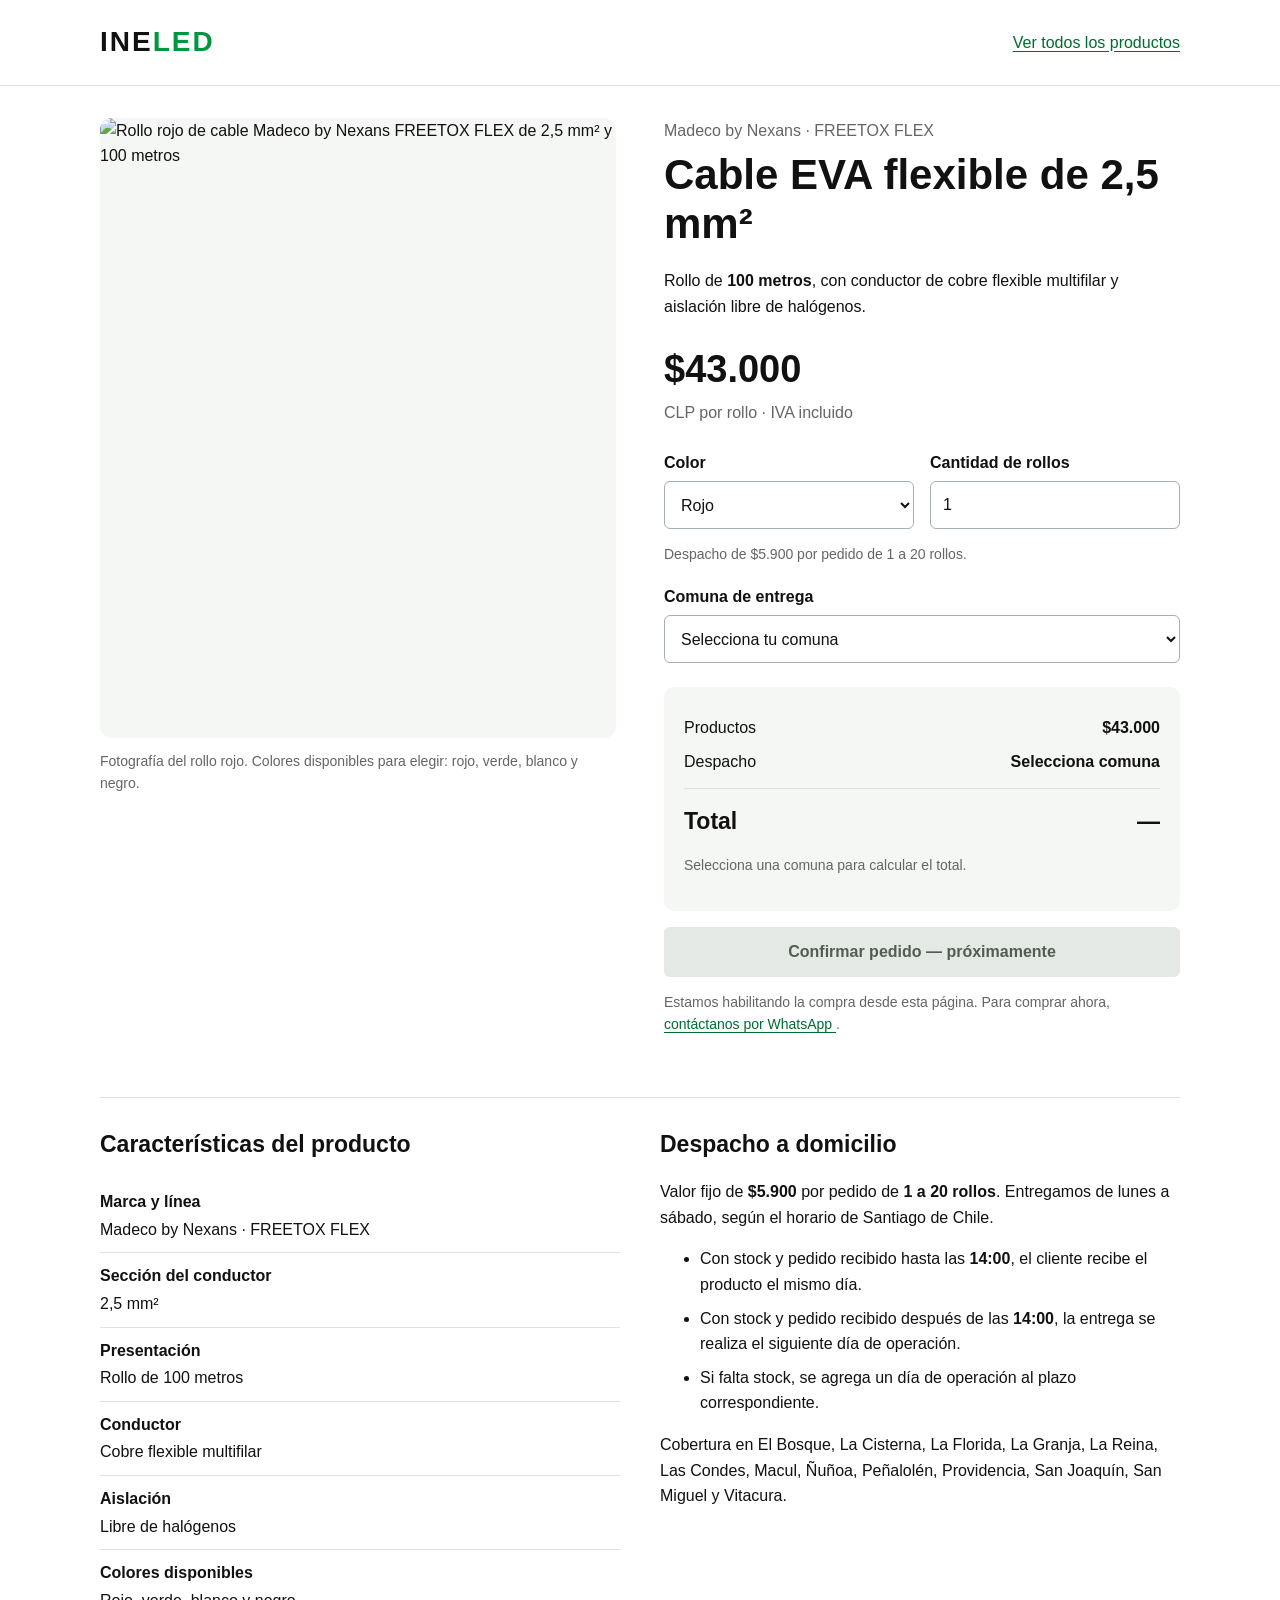
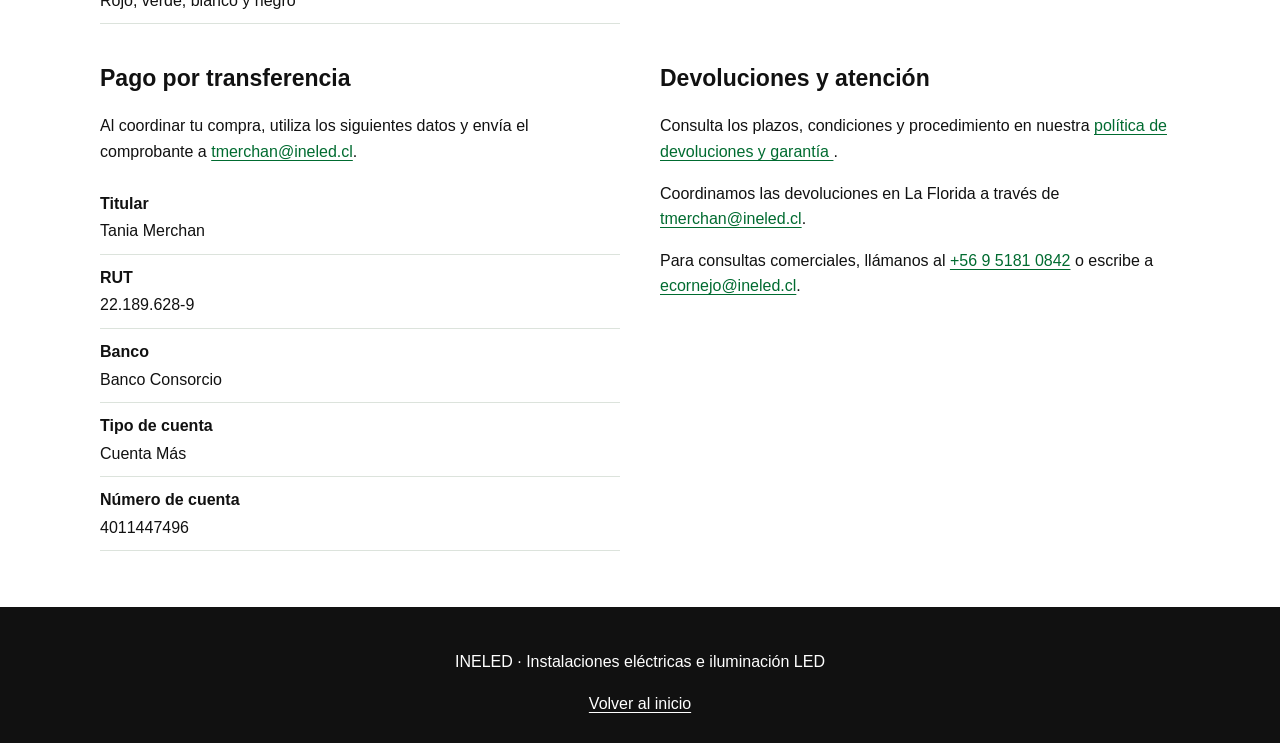
==== cable-eva-2-5mm-100m.html @ b0a1410d "Add HTML structure for cable product page This file contains the HTML structure for the product page" ====
<!doctype html>
<html lang="es-CL">
<head>
  <meta charset="utf-8">
  <meta name="viewport" content="width=device-width, initial-scale=1">

  <title>Cable EVA flexible 2,5 mm² · 100 m | INELED</title>

  <meta name="description"
    content="Cable Madeco by Nexans FREETOX FLEX de 2,5 mm², rollo de 100 metros. $43.000 IVA incluido. Despacho a 13 comunas de Santiago.">

  <link rel="canonical"
    href="https://ineled.cl/cable-eva-2-5mm-100m.html">

  <style>
    :root {
      --negro: #111111;
      --verde: #009640;
      --verde-oscuro: #006b30;
      --gris: #626762;
      --borde: #dce3dc;
      --fondo: #f5f7f4;
    }

    * {
      box-sizing: border-box;
    }

    body {
      margin: 0;
      font-family: Arial, sans-serif;
      color: var(--negro);
      background: #ffffff;
      line-height: 1.6;
    }

    a {
      color: var(--verde-oscuro);
      text-underline-offset: 3px;
    }

    header {
      border-bottom: 1px solid var(--borde);
    }

    .cabecera {
      max-width: 1120px;
      margin: auto;
      padding: 20px;
      display: flex;
      justify-content: space-between;
      align-items: center;
      gap: 20px;
    }

    .marca {
      color: var(--negro);
      font-size: 28px;
      font-weight: 800;
      letter-spacing: 2px;
      text-decoration: none;
    }

    .marca span {
      color: var(--verde);
    }

    main {
      max-width: 1120px;
      margin: auto;
      padding: 32px 20px 56px;
    }

    .producto {
      display: grid;
      grid-template-columns: 1fr 1fr;
      gap: 48px;
      align-items: start;
    }

    figure {
      margin: 0;
    }

    .foto {
      width: 100%;
      max-height: 620px;
      object-fit: contain;
      display: block;
      background: var(--fondo);
      border-radius: 12px;
    }

    figcaption {
      margin-top: 12px;
      color: var(--gris);
      font-size: 14px;
    }

    h1 {
      font-size: clamp(28px, 4vw, 42px);
      line-height: 1.15;
      margin: 8px 0 20px;
    }

    h2 {
      font-size: 23px;
      line-height: 1.3;
      margin-top: 0;
    }

    .fabricante {
      color: var(--gris);
      margin: 0;
    }

    .precio {
      margin: 20px 0 0;
      font-size: 38px;
      font-weight: 800;
    }

    .impuestos {
      margin: 0 0 24px;
      color: var(--gris);
    }

    .campos {
      display: grid;
      grid-template-columns: 1fr 1fr;
      gap: 16px;
    }

    label {
      display: block;
      font-weight: 600;
      margin-bottom: 6px;
    }

    input,
    select,
    button {
      font: inherit;
    }

    input,
    select {
      width: 100%;
      min-height: 48px;
      padding: 10px 12px;
      border: 1px solid #a7b1a7;
      border-radius: 6px;
      background: white;
      color: var(--negro);
    }

    input:focus,
    select:focus,
    button:focus-visible,
    a:focus-visible {
      outline: 3px solid #80c99f;
      outline-offset: 3px;
    }

    .campo-comuna {
      margin-top: 18px;
    }

    .resumen {
      background: var(--fondo);
      border-radius: 10px;
      padding: 20px;
      margin: 24px 0 16px;
    }

    .fila {
      display: flex;
      justify-content: space-between;
      gap: 16px;
      margin: 8px 0;
    }

    .total {
      border-top: 1px solid var(--borde);
      padding-top: 14px;
      margin-top: 14px;
      font-size: 23px;
      font-weight: 800;
    }

    .nota {
      color: var(--gris);
      font-size: 14px;
    }

    .error {
      color: #a12121;
    }

    button {
      width: 100%;
      min-height: 50px;
      border: 0;
      border-radius: 6px;
      padding: 12px 18px;
      font-weight: 700;
    }

    button:disabled {
      background: #e5e9e5;
      color: #535b53;
      cursor: not-allowed;
    }

    .informacion {
      display: grid;
      grid-template-columns: 1fr 1fr;
      gap: 40px;
      border-top: 1px solid var(--borde);
      padding-top: 32px;
      margin-top: 48px;
    }

    .informacion section {
      min-width: 0;
    }

    li + li {
      margin-top: 8px;
    }

    dl {
      margin: 0;
    }

    .dato {
      padding: 10px 0;
      border-bottom: 1px solid var(--borde);
    }

    dt {
      font-weight: 700;
    }

    dd {
      margin: 2px 0 0;
    }

    footer {
      background: var(--negro);
      color: white;
      padding: 26px 20px;
      text-align: center;
    }

    footer a {
      color: white;
    }

    [hidden] {
      display: none !important;
    }

    @media (max-width: 740px) {
      .producto,
      .informacion {
        grid-template-columns: 1fr;
        gap: 28px;
      }

      main {
        padding-top: 24px;
      }

      .foto {
        max-height: 460px;
      }

      .cabecera {
        flex-wrap: wrap;
      }
    }
  </style>
</head>

<body>
  <header>
    <div class="cabecera">
      <a class="marca" href="./" aria-label="INELED, inicio">
        INE<span>LED</span>
      </a>
      <a href="./#productos">Ver todos los productos</a>
    </div>
  </header>

  <main>
    <div class="producto">
      <figure>
        <img
          class="foto"
          src="imagenes/productos/cable-eva-2-5mm-rojo.jpeg"
          alt="Rollo rojo de cable Madeco by Nexans FREETOX FLEX de 2,5 mm² y 100 metros"
          width="1200"
          height="1600">
        <figcaption>
          Fotografía del rollo rojo. Colores disponibles para elegir:
          rojo, verde, blanco y negro.
        </figcaption>
      </figure>

      <section aria-labelledby="titulo-producto">
        <p class="fabricante">Madeco by Nexans · FREETOX FLEX</p>

        <h1 id="titulo-producto">
          Cable EVA flexible de 2,5 mm²
        </h1>

        <p>
          Rollo de <strong>100 metros</strong>, con conductor de cobre
          flexible multifilar y aislación libre de halógenos.
        </p>

        <p class="precio">$43.000</p>
        <p class="impuestos">CLP por rollo · IVA incluido</p>

        <div class="campos">
          <div>
            <label for="color">Color</label>
            <select id="color">
              <option value="Rojo">Rojo</option>
              <option value="Verde">Verde</option>
              <option value="Blanco">Blanco</option>
              <option value="Negro">Negro</option>
            </select>
          </div>

          <div>
            <label for="cantidad">Cantidad de rollos</label>
            <input
              id="cantidad"
              type="number"
              min="1"
              max="20"
              step="1"
              value="1"
              inputmode="numeric"
              aria-describedby="limite-cantidad">
          </div>
        </div>

        <p class="nota" id="limite-cantidad">
          Despacho de $5.900 por pedido de 1 a 20 rollos.
        </p>

        <div class="campo-comuna">
          <label for="comuna">Comuna de entrega</label>
          <select id="comuna" required>
            <option value="">Selecciona tu comuna</option>
            <option>El Bosque</option>
            <option>La Cisterna</option>
            <option>La Florida</option>
            <option>La Granja</option>
            <option>La Reina</option>
            <option>Las Condes</option>
            <option>Macul</option>
            <option>Ñuñoa</option>
            <option>Peñalolén</option>
            <option>Providencia</option>
            <option>San Joaquín</option>
            <option>San Miguel</option>
            <option>Vitacura</option>
          </select>
        </div>

        <div class="resumen" aria-live="polite" aria-atomic="true">
          <div class="fila">
            <span>Productos</span>
            <strong id="subtotal">$43.000</strong>
          </div>
          <div class="fila">
            <span>Despacho</span>
            <strong id="valor-despacho">Selecciona comuna</strong>
          </div>
          <div class="fila total">
            <span>Total</span>
            <span id="total">—</span>
          </div>
          <p class="nota" id="mensaje-calculo">
            Selecciona una comuna para calcular el total.
          </p>
        </div>

        <button type="button" disabled aria-describedby="estado-pedidos">
          Confirmar pedido — próximamente
        </button>

        <p class="nota" id="estado-pedidos">
          Estamos habilitando la compra desde esta página.
          Para comprar ahora,
          <a
            href="https://wa.me/56951810842?text=Hola%2C%20quiero%20comprar%20cable%20EVA%202%2C5%20mm%C2%B2%20en%20rollo%20de%20100%20metros."
            target="_blank"
            rel="noopener noreferrer">
            contáctanos por WhatsApp
          </a>.
        </p>

        <noscript>
          <p>
            Activa JavaScript para calcular el total.
            Cada rollo cuesta $43.000 y el despacho cuesta
            $5.900 por pedido de 1 a 20 rollos.
          </p>
        </noscript>
      </section>
    </div>

    <div class="informacion">
      <section aria-labelledby="caracteristicas">
        <h2 id="caracteristicas">Características del producto</h2>

        <dl>
          <div class="dato">
            <dt>Marca y línea</dt>
            <dd>Madeco by Nexans · FREETOX FLEX</dd>
          </div>
          <div class="dato">
            <dt>Sección del conductor</dt>
            <dd>2,5 mm²</dd>
          </div>
          <div class="dato">
            <dt>Presentación</dt>
            <dd>Rollo de 100 metros</dd>
          </div>
          <div class="dato">
            <dt>Conductor</dt>
            <dd>Cobre flexible multifilar</dd>
          </div>
          <div class="dato">
            <dt>Aislación</dt>
            <dd>Libre de halógenos</dd>
          </div>
          <div class="dato">
            <dt>Colores disponibles</dt>
            <dd>Rojo, verde, blanco y negro</dd>
          </div>
        </dl>
      </section>

      <section aria-labelledby="entrega">
        <h2 id="entrega">Despacho a domicilio</h2>

        <p>
          Valor fijo de <strong>$5.900</strong> por pedido de
          <strong>1 a 20 rollos</strong>. Entregamos de lunes a sábado,
          según el horario de Santiago de Chile.
        </p>

        <ul>
          <li>
            Con stock y pedido recibido hasta las
            <strong>14:00</strong>, el cliente recibe el producto
            el mismo día.
          </li>
          <li>
            Con stock y pedido recibido después de las
            <strong>14:00</strong>, la entrega se realiza el siguiente
            día de operación.
          </li>
          <li>
            Si falta stock, se agrega un día de operación al plazo
            correspondiente.
          </li>
        </ul>

        <p>
          Cobertura en El Bosque, La Cisterna, La Florida, La Granja,
          La Reina, Las Condes, Macul, Ñuñoa, Peñalolén, Providencia,
          San Joaquín, San Miguel y Vitacura.
        </p>
      </section>

      <section aria-labelledby="pago">
        <h2 id="pago">Pago por transferencia</h2>

        <p>
          Al coordinar tu compra, utiliza los siguientes datos y envía
          el comprobante a
          <a href="mailto:tmerchan@ineled.cl">tmerchan@ineled.cl</a>.
        </p>

        <dl>
          <div class="dato">
            <dt>Titular</dt>
            <dd>Tania Merchan</dd>
          </div>
          <div class="dato">
            <dt>RUT</dt>
            <dd>22.189.628-9</dd>
          </div>
          <div class="dato">
            <dt>Banco</dt>
            <dd>Banco Consorcio</dd>
          </div>
          <div class="dato">
            <dt>Tipo de cuenta</dt>
            <dd>Cuenta Más</dd>
          </div>
          <div class="dato">
            <dt>Número de cuenta</dt>
            <dd>4011447496</dd>
          </div>
        </dl>
      </section>

      <section aria-labelledby="devoluciones">
        <h2 id="devoluciones">Devoluciones y atención</h2>

        <p>
          Consulta los plazos, condiciones y procedimiento en nuestra
          <a href="https://www.ineled.cl/devoluciones.html">
            política de devoluciones y garantía
          </a>.
        </p>

        <p>
          Coordinamos las devoluciones en La Florida a través de
          <a href="mailto:tmerchan@ineled.cl">tmerchan@ineled.cl</a>.
        </p>

        <p>
          Para consultas comerciales, llámanos al
          <a href="tel:+56951810842">+56 9 5181 0842</a>
          o escribe a
          <a href="mailto:ecornejo@ineled.cl">ecornejo@ineled.cl</a>.
        </p>
      </section>
    </div>
  </main>

  <footer>
    <p>INELED · Instalaciones eléctricas e iluminación LED</p>
    <a href="./">Volver al inicio</a>
  </footer>

  <script>
    const precioRollo = 43000;
    const costoDespacho = 5900;

    const cantidad = document.getElementById("cantidad");
    const comuna = document.getElementById("comuna");
    const subtotal = document.getElementById("subtotal");
    const despacho = document.getElementById("valor-despacho");
    const total = document.getElementById("total");
    const mensaje = document.getElementById("mensaje-calculo");

    const pesos = new Intl.NumberFormat("es-CL", {
      style: "currency",
      currency: "CLP",
      maximumFractionDigits: 0
    });

    function actualizarTotal() {
      const numeroRollos = Number(cantidad.value);
      const cantidadValida =
        Number.isInteger(numeroRollos) &&
        numeroRollos >= 1 &&
        numeroRollos <= 20;

      cantidad.setAttribute("aria-invalid", String(!cantidadValida));
      mensaje.classList.toggle("error", !cantidadValida);

      if (!cantidadValida) {
        subtotal.textContent = "—";
        despacho.textContent = "—";
        total.textContent = "—";
        mensaje.textContent = "Ingresa una cantidad entera entre 1 y 20 rollos.";
        return;
      }

      const valorProductos = numeroRollos * precioRollo;
      subtotal.textContent = pesos.format(valorProductos);

      if (!comuna.value) {
        despacho.textContent = "Selecciona comuna";
        total.textContent = "—";
        mensaje.textContent = "Selecciona una comuna para calcular el total.";
        return;
      }

      despacho.textContent = pesos.format(costoDespacho);
      total.textContent = pesos.format(valorProductos + costoDespacho);
      mensaje.textContent =
        "Total en pesos chilenos, con IVA y despacho incluido.";
    }

    cantidad.addEventListener("input", actualizarTotal);
    comuna.addEventListener("change", actualizarTotal);
    actualizarTotal();
  </script>
</body>
</html>
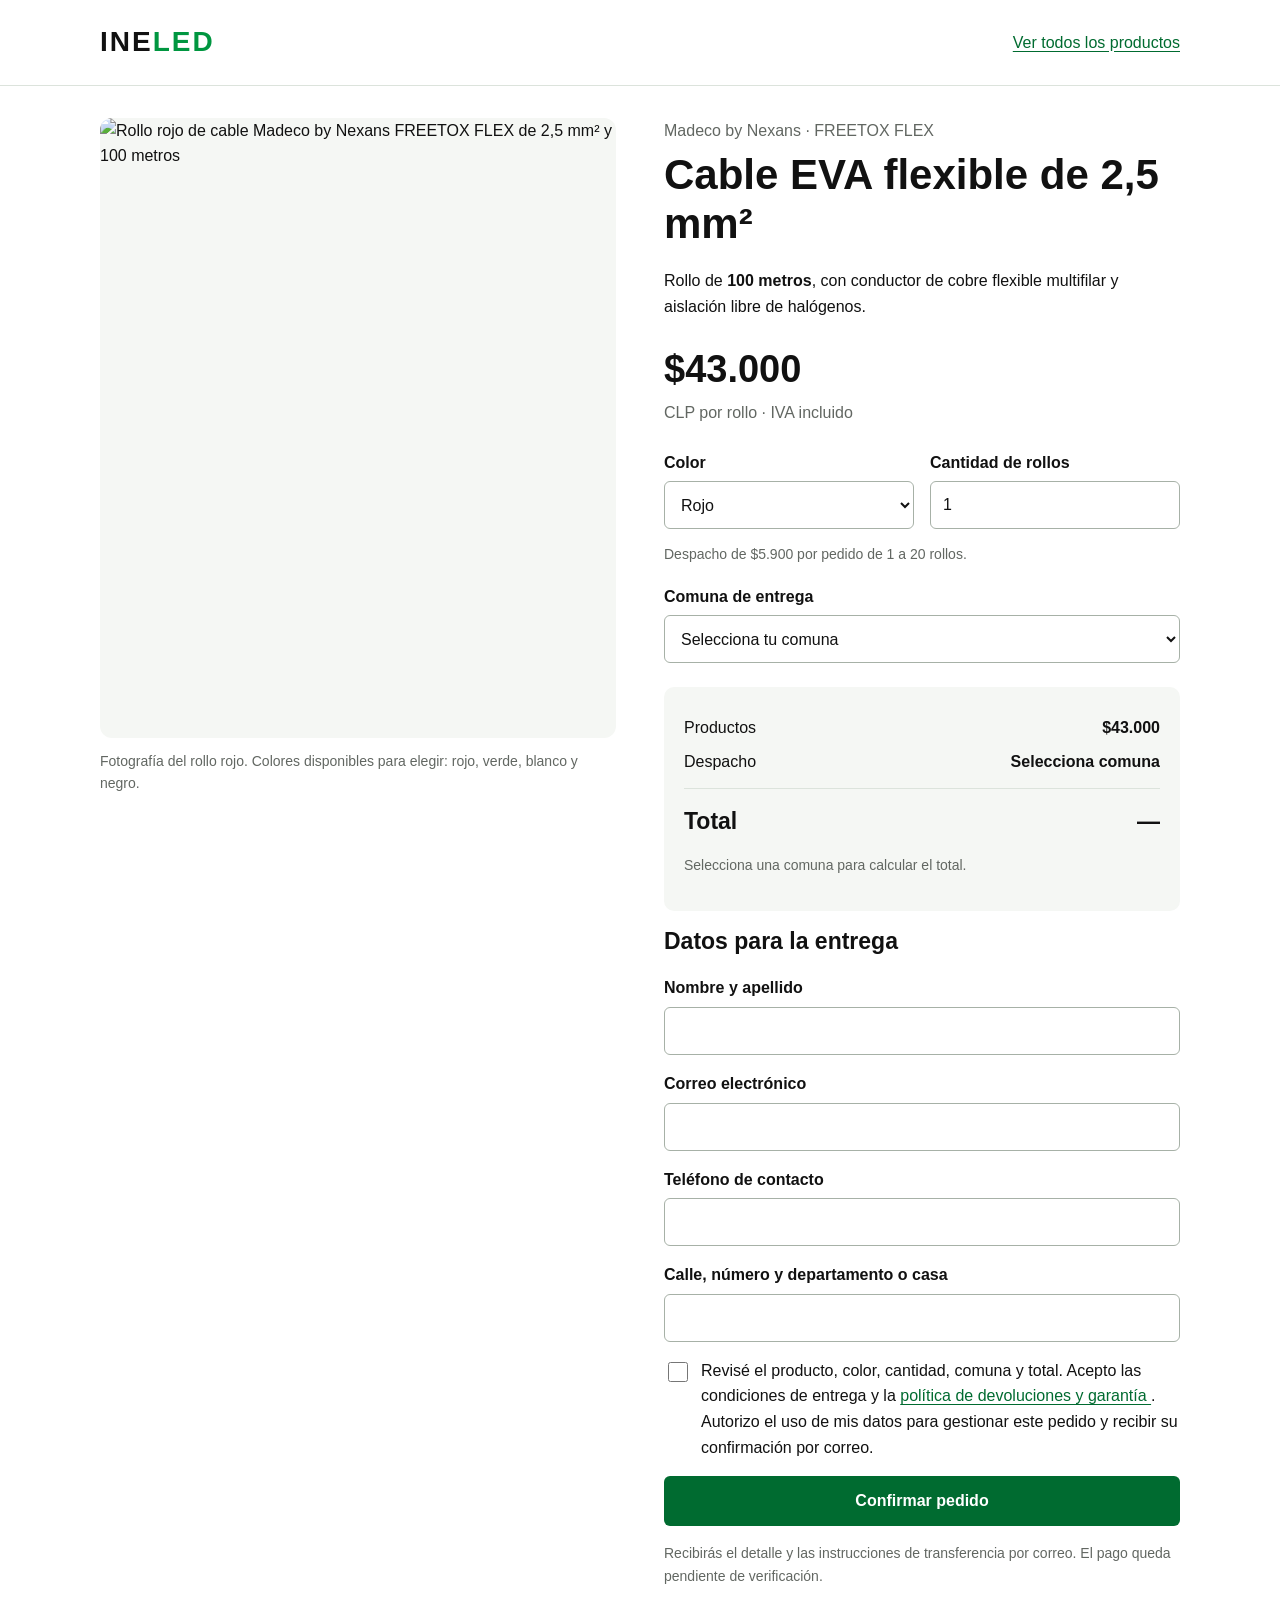
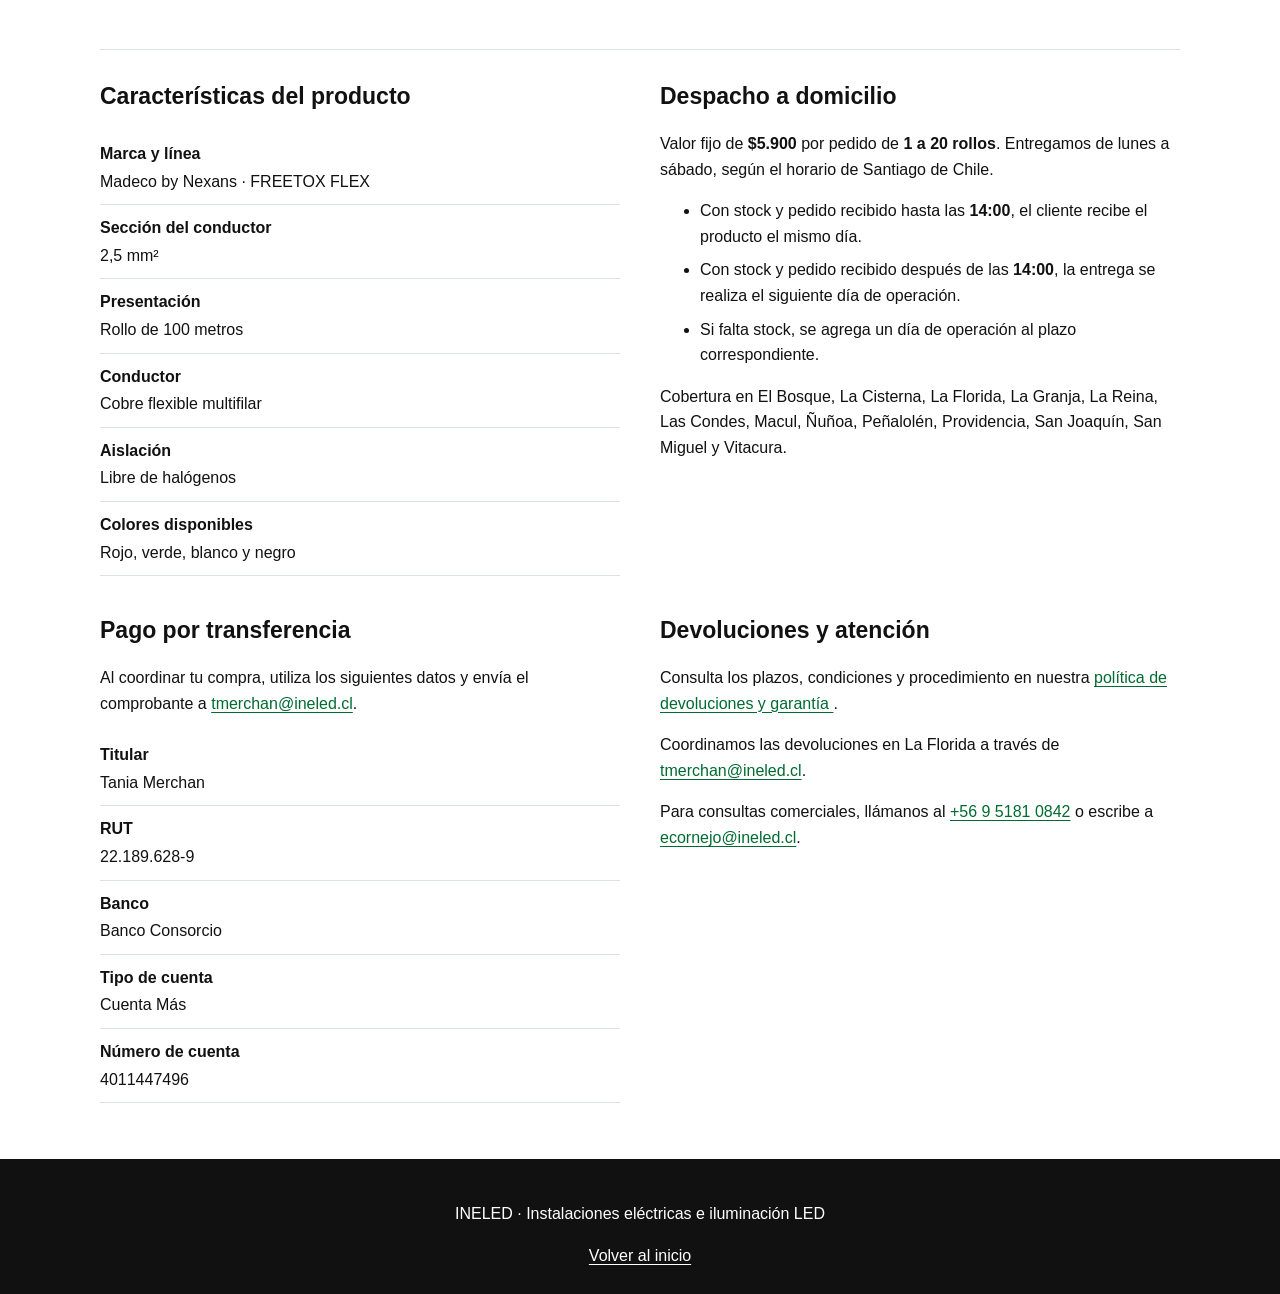
==== commit 30d379d6: "Add order form and submission handling script" ====
--- a/cable-eva-2-5mm-100m.html
+++ b/cable-eva-2-5mm-100m.html
@@ -598,5 +598,278 @@
     comuna.addEventListener("change", actualizarTotal);
     actualizarTotal();
   </script>
+  <script>
+(() => {
+  const URL_PEDIDOS =
+    "https://script.google.com/macros/s/AKfycbyjNbn0AAjqTU-YI1lEkfwNAfi1fNkMlCUpKLlLtzTjrHLOS0iQMmmUbUkm2e6L-QXQ-A/exec";
+
+  const CLAVE_PENDIENTE = "ineled-pedido-pendiente";
+  const botonAnterior = document.querySelector(
+    'button[aria-describedby="estado-pedidos"]'
+  );
+  const avisoAnterior = document.getElementById("estado-pedidos");
+
+  if (!botonAnterior) return;
+
+  const formulario = document.createElement("form");
+  formulario.id = "pedido-web";
+  formulario.innerHTML = `
+    <h2>Datos para la entrega</h2>
+
+    <p>
+      <label for="pedido-nombre">Nombre y apellido</label>
+      <input id="pedido-nombre" name="nombre"
+        autocomplete="name" minlength="2" maxlength="100" required>
+    </p>
+
+    <p>
+      <label for="pedido-correo">Correo electrónico</label>
+      <input id="pedido-correo" name="correo" type="email"
+        autocomplete="email" maxlength="150" required>
+    </p>
+
+    <p>
+      <label for="pedido-telefono">Teléfono de contacto</label>
+      <input id="pedido-telefono" name="telefono" type="tel"
+        autocomplete="tel" minlength="8" maxlength="30"
+        pattern="[+0-9 ()\\-]{8,30}" required>
+    </p>
+
+    <p>
+      <label for="pedido-direccion">
+        Calle, número y departamento o casa
+      </label>
+      <input id="pedido-direccion" name="direccion"
+        autocomplete="street-address"
+        minlength="5" maxlength="200" required>
+    </p>
+
+    <div hidden aria-hidden="true">
+      <label for="pedido-sitio">Sitio web</label>
+      <input id="pedido-sitio" name="sitioWeb"
+        tabindex="-1" autocomplete="off">
+    </div>
+
+    <p>
+      <label style="font-weight:400;display:flex;gap:10px;align-items:flex-start">
+        <input name="condiciones" type="checkbox" required
+          style="width:20px;min-height:20px;flex-shrink:0;margin-top:4px">
+        <span>
+          Revisé el producto, color, cantidad, comuna y total.
+          Acepto las condiciones de entrega y la
+          <a href="https://www.ineled.cl/devoluciones.html"
+            target="_blank" rel="noopener noreferrer">
+            política de devoluciones y garantía
+          </a>.
+          Autorizo el uso de mis datos para gestionar este pedido
+          y recibir su confirmación por correo.
+        </span>
+      </label>
+    </p>
+
+    <button type="submit"
+      style="background:#006b30;color:white;cursor:pointer">
+      Confirmar pedido
+    </button>
+
+    <p id="pedido-estado" role="status" aria-live="polite"></p>
+
+    <p class="nota">
+      Recibirás el detalle y las instrucciones de transferencia
+      por correo. El pago queda pendiente de verificación.
+    </p>
+  `;
+
+  botonAnterior.replaceWith(formulario);
+  if (avisoAnterior) avisoAnterior.remove();
+
+  const boton = formulario.querySelector('button[type="submit"]');
+  const estado = document.getElementById("pedido-estado");
+  const color = document.getElementById("color");
+  const cantidad = document.getElementById("cantidad");
+  const comuna = document.getElementById("comuna");
+  const controles = [
+    ...formulario.querySelectorAll("input"),
+    color,
+    cantidad,
+    comuna
+  ];
+
+  let pendiente = null;
+  let completado = false;
+
+  function bloquearDatos(bloquear) {
+    controles.forEach(control => {
+      control.disabled = bloquear;
+    });
+  }
+
+  function guardarPendiente() {
+    try {
+      sessionStorage.setItem(
+        CLAVE_PENDIENTE,
+        JSON.stringify(pendiente)
+      );
+    } catch (error) {
+      // El pedido sigue disponible en memoria durante esta visita.
+    }
+  }
+
+  try {
+    const guardado = sessionStorage.getItem(CLAVE_PENDIENTE);
+    if (guardado) {
+      const recuperado = JSON.parse(guardado);
+      if (
+        recuperado &&
+        typeof recuperado.id === "string" &&
+        typeof recuperado.nombre === "string"
+      ) {
+        pendiente = recuperado;
+      }
+    }
+  } catch (error) {
+    pendiente = null;
+  }
+
+  if (pendiente) {
+    ["nombre", "correo", "telefono", "direccion"].forEach(campo => {
+      formulario.elements[campo].value = pendiente[campo] || "";
+    });
+
+    color.value = pendiente.color;
+    cantidad.value = pendiente.cantidad;
+    comuna.value = pendiente.comuna;
+    formulario.elements.condiciones.checked = true;
+    cantidad.dispatchEvent(new Event("input"));
+    comuna.dispatchEvent(new Event("change"));
+
+    bloquearDatos(true);
+    boton.textContent = "Comprobar o reintentar pedido";
+    estado.textContent =
+      "Hay un pedido pendiente de confirmación. " +
+      "Pulsa el botón para comprobarlo con el mismo identificador.";
+  }
+
+  formulario.addEventListener("submit", async evento => {
+    evento.preventDefault();
+    if (completado || boton.disabled) return;
+
+    if (!pendiente) {
+      if (!formulario.reportValidity()) return;
+
+      const numeroRollos = Number(cantidad.value);
+
+      if (
+        !Number.isInteger(numeroRollos) ||
+        numeroRollos < 1 ||
+        numeroRollos > 20
+      ) {
+        estado.textContent = "Selecciona entre 1 y 20 rollos.";
+        cantidad.focus();
+        return;
+      }
+
+      if (!comuna.value) {
+        estado.textContent = "Selecciona una comuna de entrega.";
+        comuna.focus();
+        return;
+      }
+
+      pendiente = {
+        id: crypto.randomUUID(),
+        nombre: formulario.elements.nombre.value.trim(),
+        correo: formulario.elements.correo.value.trim(),
+        telefono: formulario.elements.telefono.value.trim(),
+        direccion: formulario.elements.direccion.value.trim(),
+        comuna: comuna.value,
+        color: color.value,
+        cantidad: numeroRollos,
+        aceptaCondiciones: formulario.elements.condiciones.checked,
+        sitioWeb: formulario.elements.sitioWeb.value
+      };
+
+      guardarPendiente();
+    }
+
+    bloquearDatos(true);
+    boton.disabled = true;
+    boton.textContent = "Registrando pedido…";
+    estado.textContent = "Espera mientras confirmamos el registro.";
+
+    const controlador = new AbortController();
+    const temporizador = setTimeout(() => controlador.abort(), 60000);
+
+    try {
+      const respuesta = await fetch(URL_PEDIDOS, {
+        method: "POST",
+        headers: {
+          "Content-Type": "text/plain;charset=utf-8"
+        },
+        body: JSON.stringify(pendiente),
+        credentials: "omit",
+        signal: controlador.signal
+      });
+
+      if (!respuesta.ok) {
+        throw new Error("Respuesta de conexión incompleta.");
+      }
+
+      const resultado = await respuesta.json();
+
+      if (
+        resultado.ok !== true ||
+        resultado.pedido !== pendiente.id ||
+        !Number.isFinite(resultado.total)
+      ) {
+        throw new Error(
+          resultado.mensaje || "El servidor no confirmó el pedido."
+        );
+      }
+
+      completado = true;
+
+      try {
+        sessionStorage.removeItem(CLAVE_PENDIENTE);
+      } catch (error) {
+        // El registro confirmado permanece en la hoja de INELED.
+      }
+
+      const importe = new Intl.NumberFormat("es-CL", {
+        style: "currency",
+        currency: "CLP",
+        maximumFractionDigits: 0
+      }).format(resultado.total);
+
+      estado.textContent =
+        "Pedido registrado. Número: " + resultado.pedido +
+        ". Total: " + importe + " CLP. ";
+
+      if (resultado.correoEnviado) {
+        estado.textContent +=
+          "Enviamos el detalle a tu correo. Revisa también spam. " +
+          "Encontrarás los datos de transferencia más abajo.";
+      } else {
+        estado.textContent +=
+          "El envío del correo quedó pendiente. " +
+          "Contacta a tmerchan@ineled.cl indicando este número " +
+          "para confirmar las instrucciones de pago.";
+      }
+
+      boton.textContent = "Pedido registrado";
+    } catch (error) {
+      estado.textContent =
+        "No pudimos confirmar el resultado. " +
+        "Pulsa «Comprobar o reintentar pedido» para consultar " +
+        "o enviar nuevamente el mismo pedido. " +
+        "Si el problema continúa, escribe a tmerchan@ineled.cl " +
+        "e indica el número " + pendiente.id + ".";
+      boton.textContent = "Comprobar o reintentar pedido";
+    } finally {
+      clearTimeout(temporizador);
+      boton.disabled = completado;
+    }
+  });
+})();
+</script>
 </body>
 </html>
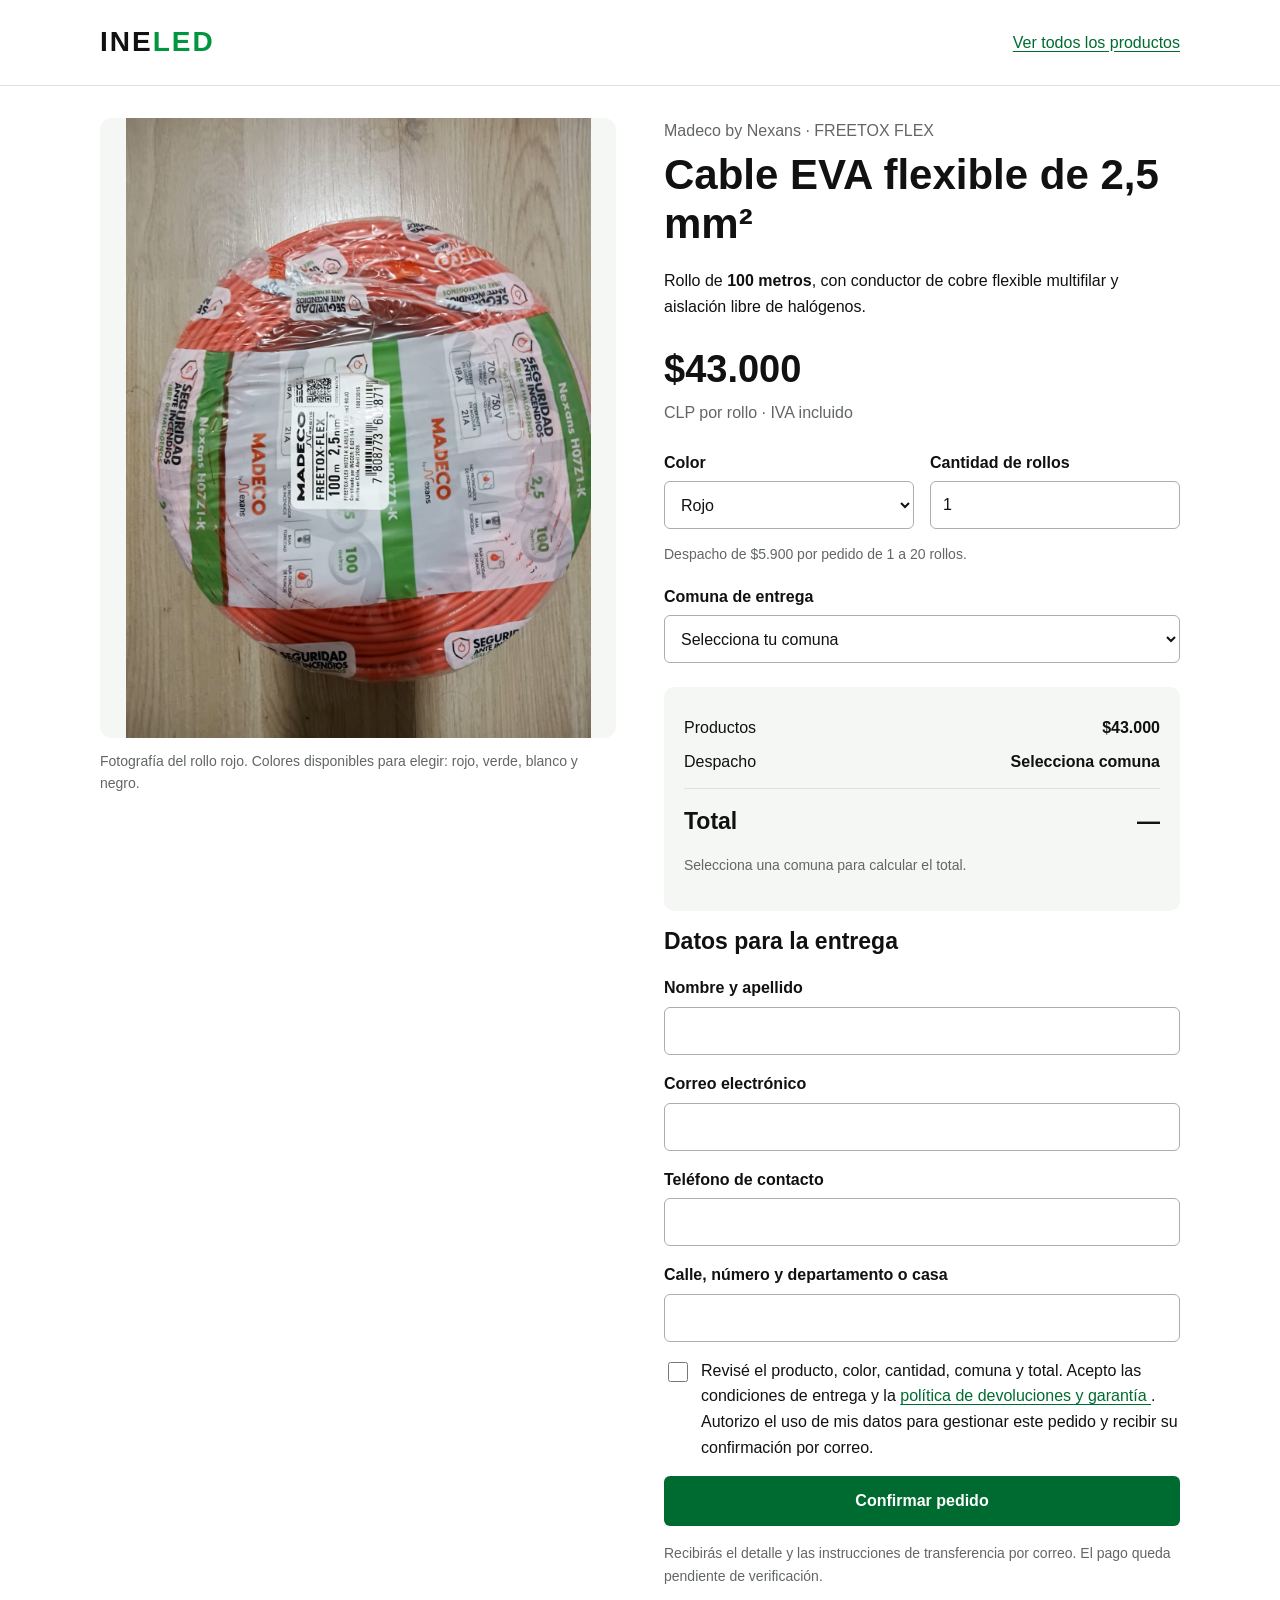
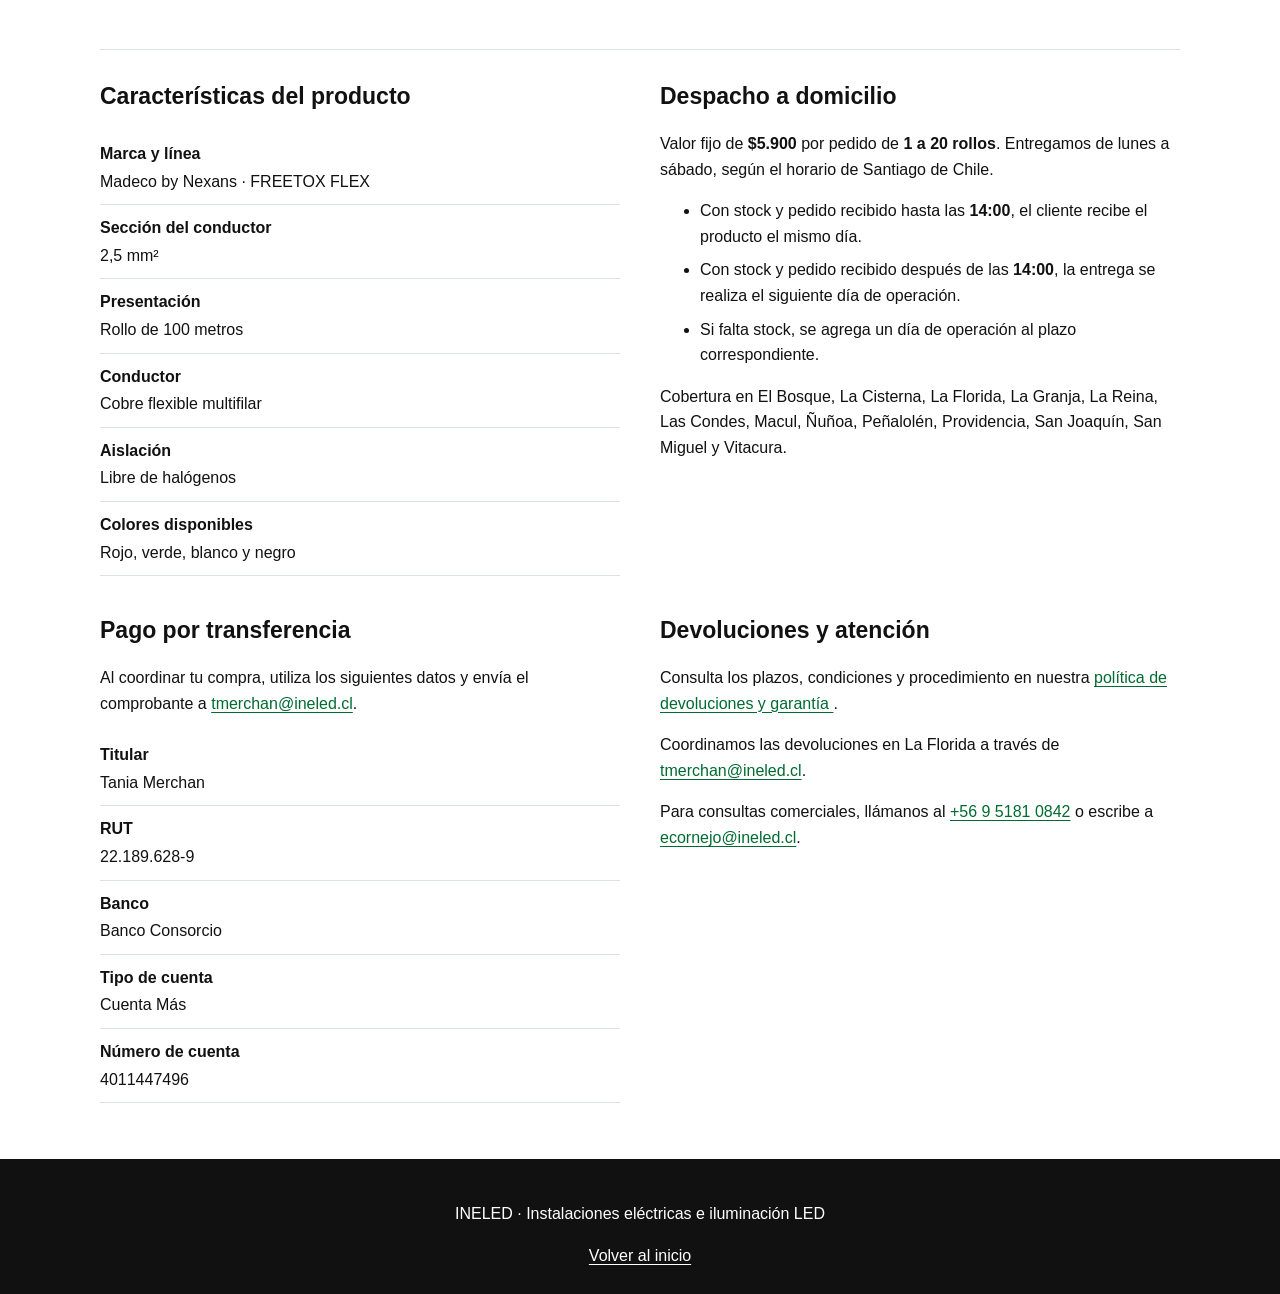
==== commit 2433144f: "Update image source path for cable product" ====
--- a/cable-eva-2-5mm-100m.html
+++ b/cable-eva-2-5mm-100m.html
@@ -298,7 +298,7 @@
       <figure>
         <img
           class="foto"
-          src="imagenes/productos/cable-eva-2-5mm-rojo.jpeg"
+          src="cable-eva-2-5mm-rojo.jpeg"
           alt="Rollo rojo de cable Madeco by Nexans FREETOX FLEX de 2,5 mm² y 100 metros"
           width="1200"
           height="1600">
